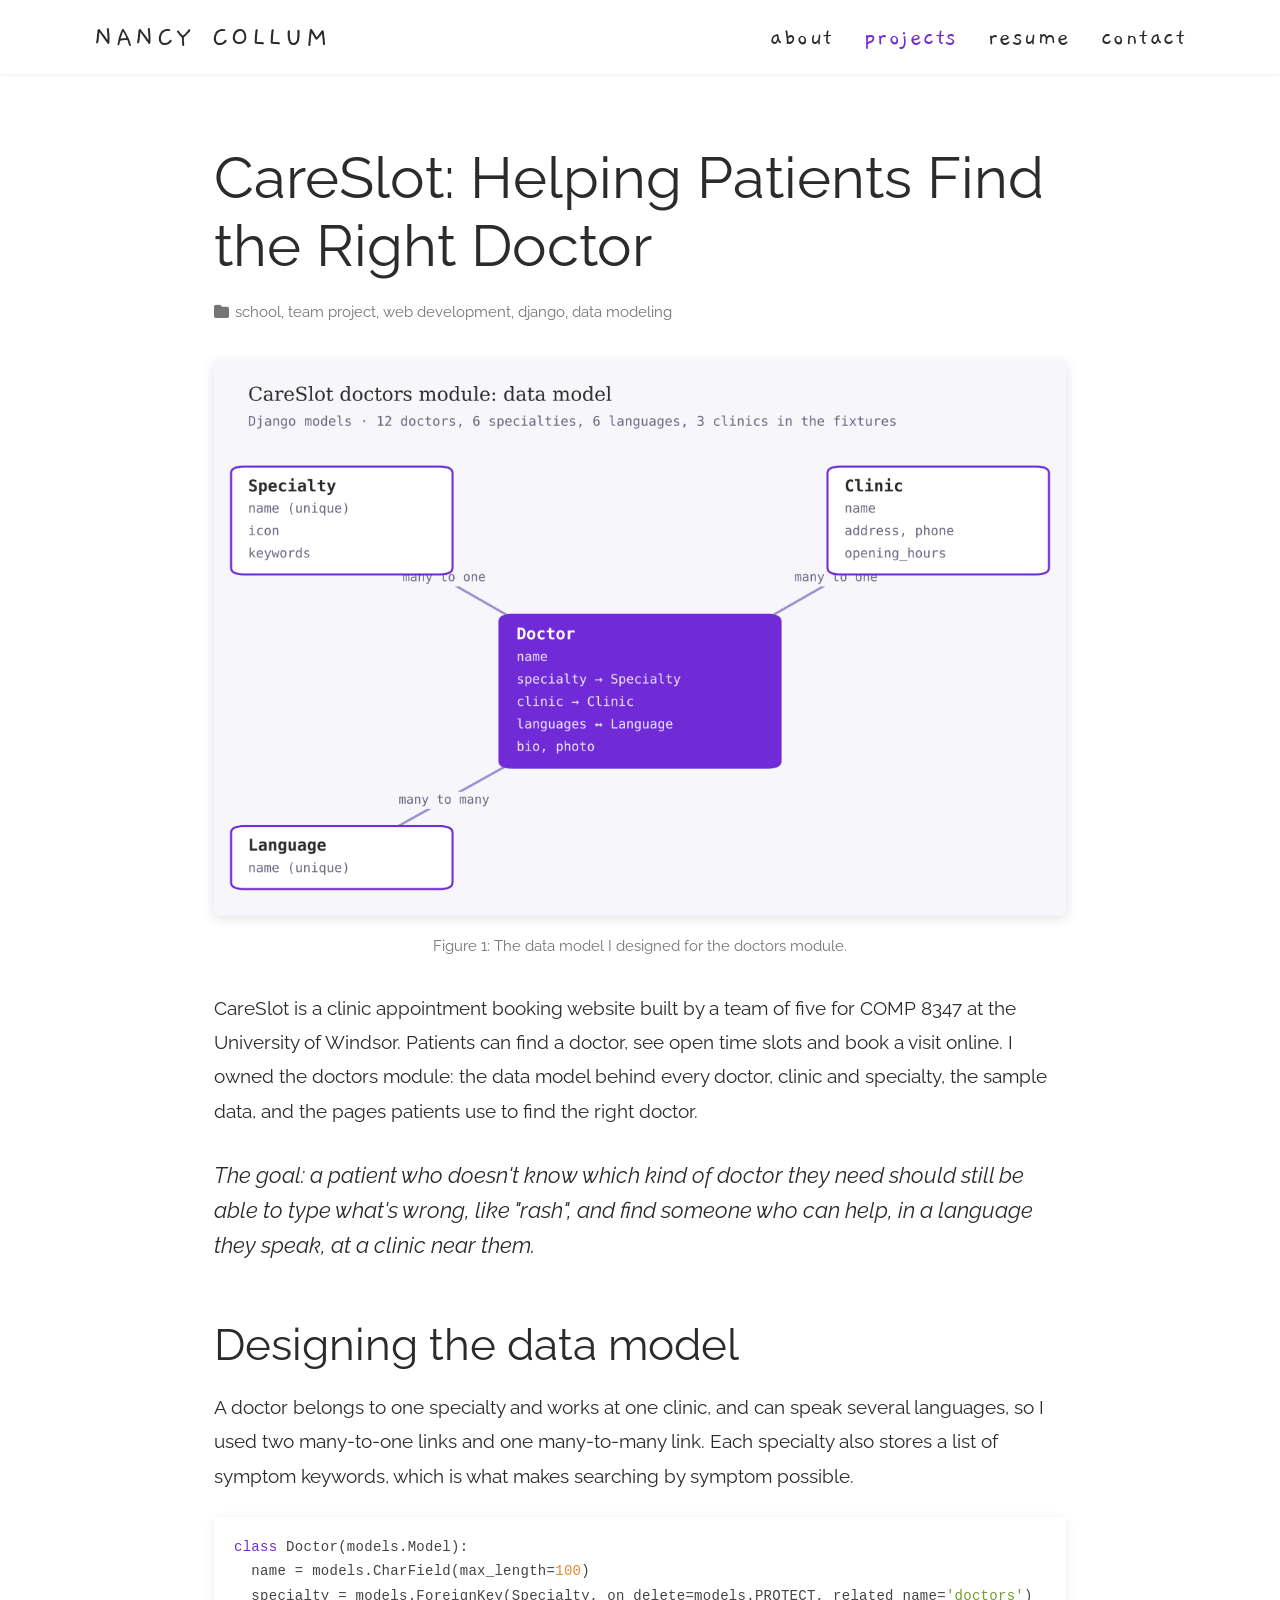
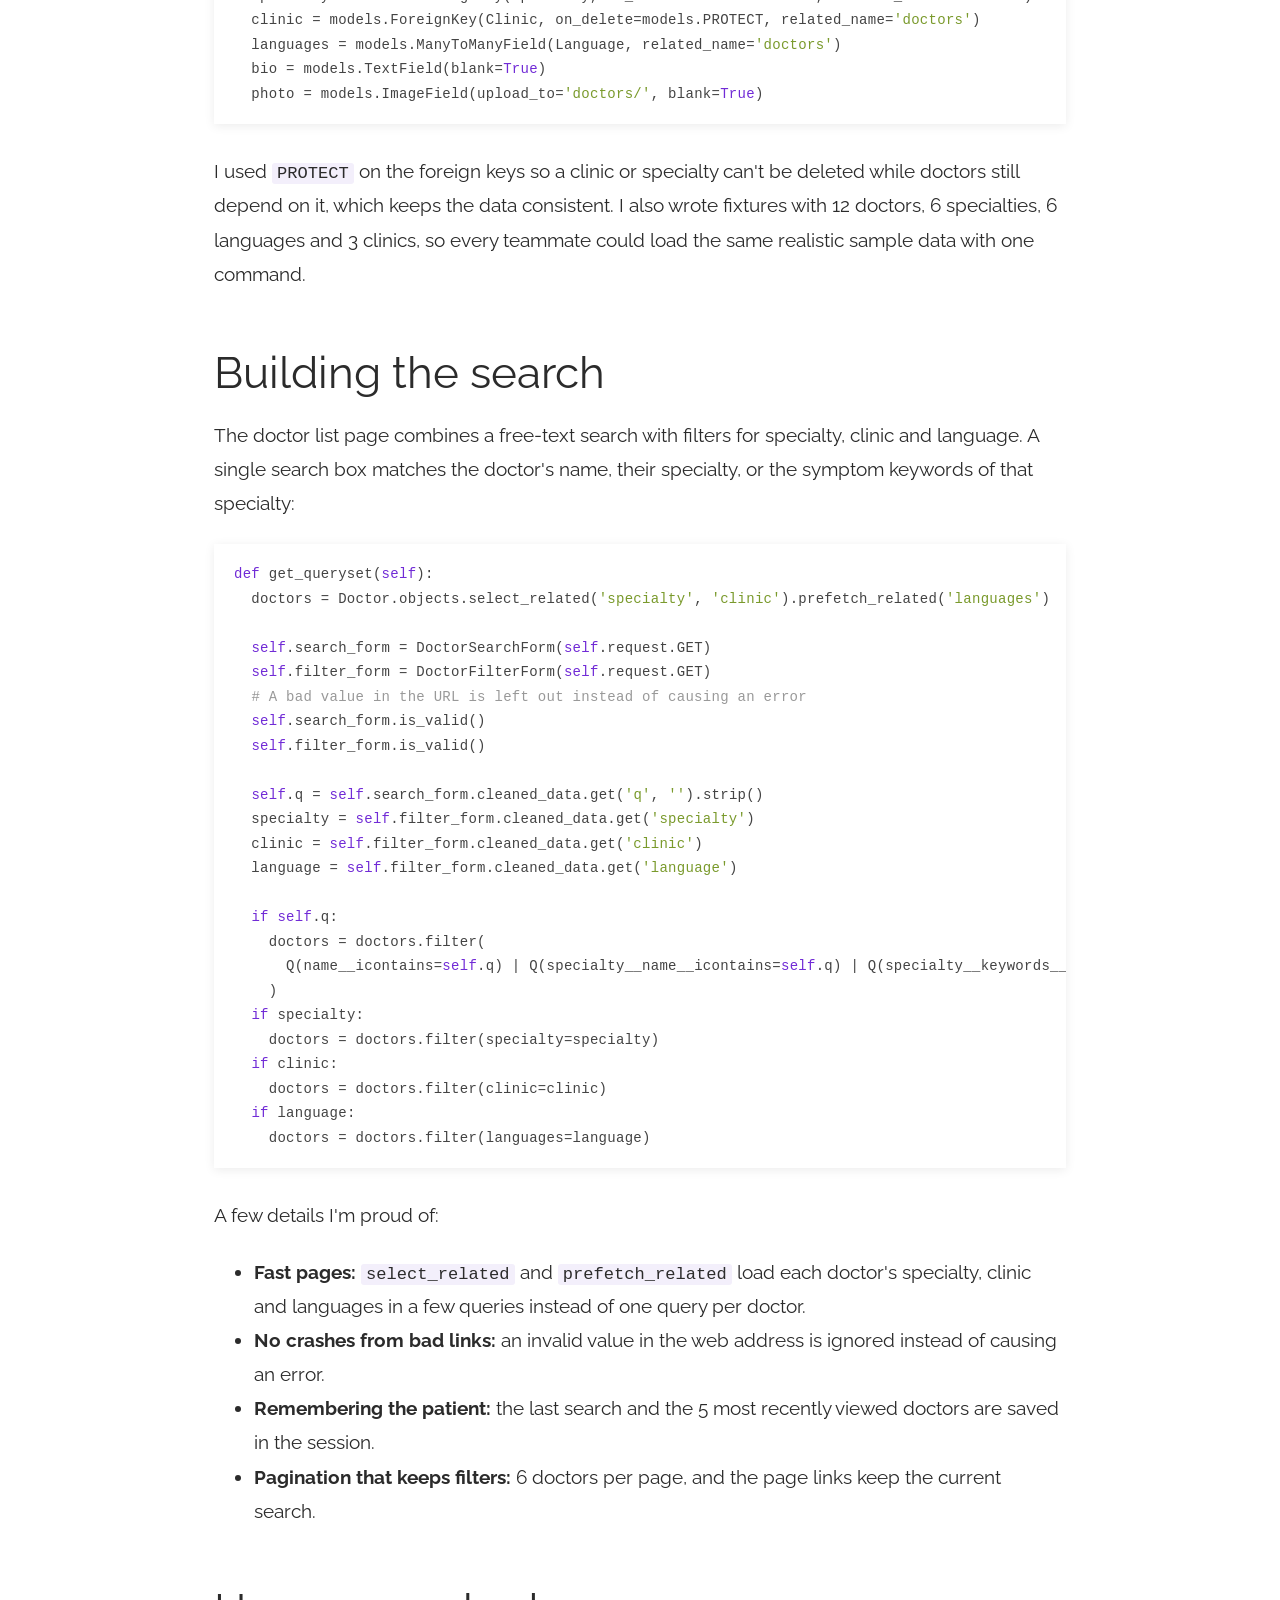
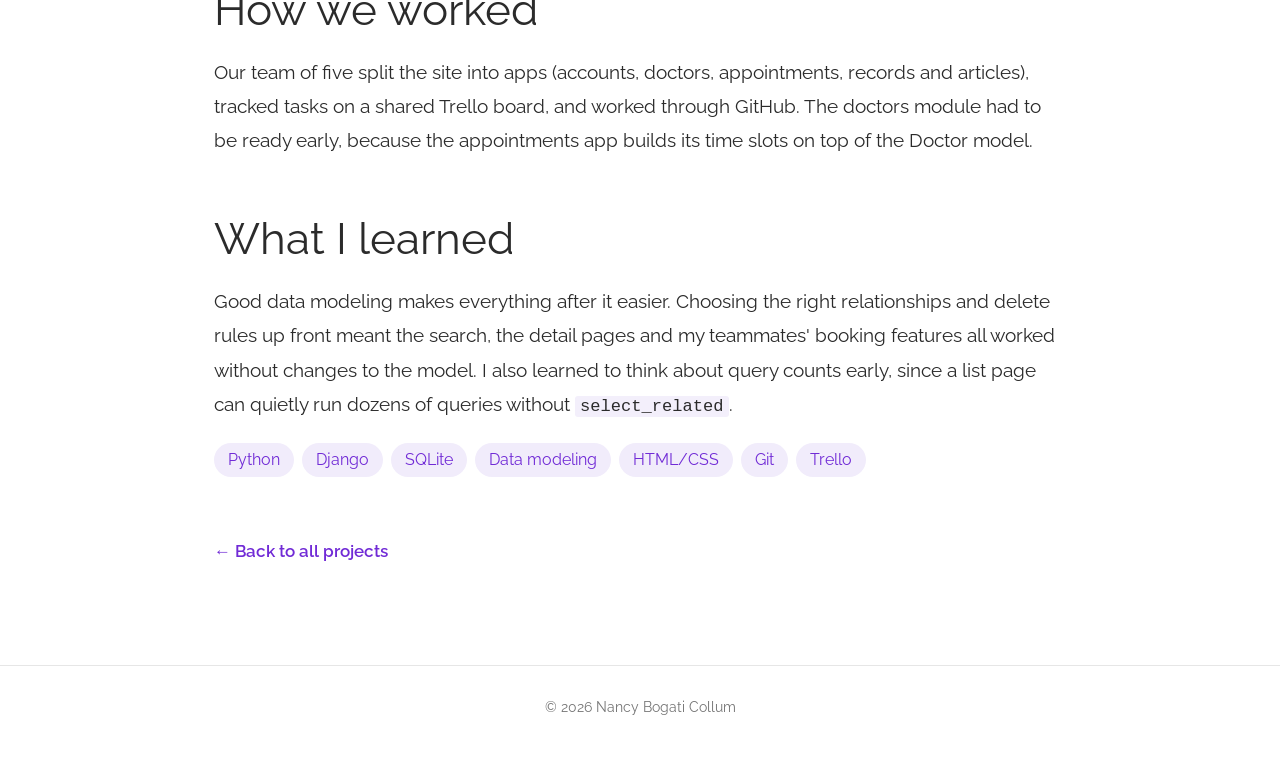
==== projects/careslot/index.html @ 28f49c85 "Add full project pages" ====
<!DOCTYPE html>
<html lang="en">
<head>
<meta charset="utf-8">
<meta name="viewport" content="width=device-width, initial-scale=1">
<title>CareSlot: Helping Patients Find the Right Doctor | Nancy Bogati Collum</title>
<meta name="description" content="CareSlot: Helping Patients Find the Right Doctor, a project by Nancy Bogati Collum.">
<meta name="theme-color" content="#712bd6">
<link rel="preconnect" href="https://fonts.googleapis.com">
<link rel="preconnect" href="https://fonts.gstatic.com" crossorigin>
<link href="https://fonts.googleapis.com/css2?family=Gaegu&family=Lora:ital@1&family=Raleway:ital,wght@0,400;0,600;1,400&display=swap" rel="stylesheet">
<link rel="stylesheet" href="https://cdnjs.cloudflare.com/ajax/libs/font-awesome/6.5.1/css/all.min.css">
<link rel="stylesheet" href="../../style.css">

</head>
<body>
<header class="navbar"><div class="navbar-inner">
  <a class="brand" href="../../index.html">Nancy Collum</a>
  <nav class="nav" aria-label="Main">
    <a href="../../index.html">about</a>
    <a href="../../projects.html" class="active" aria-current="page">projects</a>
    <a href="../../assets/Nancy_Collum_Resume.pdf" target="_blank" rel="noopener">resume</a>
    <a href="../../contact.html">contact</a>
  </nav>
</div></header>
<main class="post">
<h1>CareSlot: Helping Patients Find the Right Doctor</h1>
<p class="meta"><i class="fas fa-folder"></i>school, team project, web development, django, data modeling</p>

<figure><img src="../../img/careslot/model.png" alt="Figure 1: The data model I designed for the doctors module."><figcaption>Figure 1: The data model I designed for the doctors module.</figcaption></figure>
<p>CareSlot is a clinic appointment booking website built by a team of five for COMP 8347 at the University of Windsor. Patients can find a doctor, see open time slots and book a visit online. I owned the doctors module: the data model behind every doctor, clinic and specialty, the sample data, and the pages patients use to find the right doctor.</p>
<p class="question">The goal: a patient who doesn't know which kind of doctor they need should still be able to type what's wrong, like "rash", and find someone who can help, in a language they speak, at a clinic near them.</p>

<h2>Designing the data model</h2>
<p>A doctor belongs to one specialty and works at one clinic, and can speak several languages, so I used two many-to-one links and one many-to-many link. Each specialty also stores a list of symptom keywords, which is what makes searching by symptom possible.</p>
<pre><code><span class="k">class</span> Doctor(models.Model):
  name = models.CharField(max_length=<span class="n">100</span>)
  specialty = models.ForeignKey(Specialty, on_delete=models.PROTECT, related_name=<span class="s">&#x27;doctors&#x27;</span>)
  clinic = models.ForeignKey(Clinic, on_delete=models.PROTECT, related_name=<span class="s">&#x27;doctors&#x27;</span>)
  languages = models.ManyToManyField(Language, related_name=<span class="s">&#x27;doctors&#x27;</span>)
  bio = models.TextField(blank=<span class="k">True</span>)
  photo = models.ImageField(upload_to=<span class="s">&#x27;doctors/&#x27;</span>, blank=<span class="k">True</span>)</code></pre>
<p>I used <code>PROTECT</code> on the foreign keys so a clinic or specialty can't be deleted while doctors still depend on it, which keeps the data consistent. I also wrote fixtures with 12 doctors, 6 specialties, 6 languages and 3 clinics, so every teammate could load the same realistic sample data with one command.</p>

<h2>Building the search</h2>
<p>The doctor list page combines a free-text search with filters for specialty, clinic and language. A single search box matches the doctor's name, their specialty, or the symptom keywords of that specialty:</p>
<pre><code><span class="k">def</span> get_queryset(<span class="k">self</span>):
  doctors = Doctor.objects.select_related(<span class="s">&#x27;specialty&#x27;</span>, <span class="s">&#x27;clinic&#x27;</span>).prefetch_related(<span class="s">&#x27;languages&#x27;</span>)

  <span class="k">self</span>.search_form = DoctorSearchForm(<span class="k">self</span>.request.GET)
  <span class="k">self</span>.filter_form = DoctorFilterForm(<span class="k">self</span>.request.GET)
  <span class="c"># A bad value in the URL is left out instead of causing an error</span>
  <span class="k">self</span>.search_form.is_valid()
  <span class="k">self</span>.filter_form.is_valid()

  <span class="k">self</span>.q = <span class="k">self</span>.search_form.cleaned_data.get(<span class="s">&#x27;q&#x27;</span>, <span class="s">&#x27;&#x27;</span>).strip()
  specialty = <span class="k">self</span>.filter_form.cleaned_data.get(<span class="s">&#x27;specialty&#x27;</span>)
  clinic = <span class="k">self</span>.filter_form.cleaned_data.get(<span class="s">&#x27;clinic&#x27;</span>)
  language = <span class="k">self</span>.filter_form.cleaned_data.get(<span class="s">&#x27;language&#x27;</span>)

  <span class="k">if</span> <span class="k">self</span>.q:
    doctors = doctors.filter(
      Q(name__icontains=<span class="k">self</span>.q) | Q(specialty__name__icontains=<span class="k">self</span>.q) | Q(specialty__keywords__icontains=<span class="k">self</span>.q)
    )
  <span class="k">if</span> specialty:
    doctors = doctors.filter(specialty=specialty)
  <span class="k">if</span> clinic:
    doctors = doctors.filter(clinic=clinic)
  <span class="k">if</span> language:
    doctors = doctors.filter(languages=language)</code></pre>
<p>A few details I'm proud of:</p>
<ul>
<li><b>Fast pages:</b> <code>select_related</code> and <code>prefetch_related</code> load each doctor's specialty, clinic and languages in a few queries instead of one query per doctor.</li>
<li><b>No crashes from bad links:</b> an invalid value in the web address is ignored instead of causing an error.</li>
<li><b>Remembering the patient:</b> the last search and the 5 most recently viewed doctors are saved in the session.</li>
<li><b>Pagination that keeps filters:</b> 6 doctors per page, and the page links keep the current search.</li>
</ul>

<h2>How we worked</h2>
<p>Our team of five split the site into apps (accounts, doctors, appointments, records and articles), tracked tasks on a shared Trello board, and worked through GitHub. The doctors module had to be ready early, because the appointments app builds its time slots on top of the Doctor model.</p>

<h2>What I learned</h2>
<p>Good data modeling makes everything after it easier. Choosing the right relationships and delete rules up front meant the search, the detail pages and my teammates' booking features all worked without changes to the model. I also learned to think about query counts early, since a list page can quietly run dozens of queries without <code>select_related</code>.</p>
<ul class="stack"><li>Python</li><li>Django</li><li>SQLite</li><li>Data modeling</li><li>HTML/CSS</li><li>Git</li><li>Trello</li></ul>

<a class="back" href="../../projects.html">&larr; Back to all projects</a>
</main>
<footer>© 2026 Nancy Bogati Collum</footer>

</body>
</html>
---- style.css ----
:root{--purple:#712bd6;--ink:#2b2b2b;--text:#4a4a4a;--muted:#757575;--line:#e6e6e6}
*{box-sizing:border-box}
body{margin:0;background:#fff;color:var(--text);font:400 17px/1.7 "Raleway",Arial,sans-serif}
a{color:var(--purple);text-decoration:none}
a:hover{text-decoration:underline}
a:focus-visible,button:focus-visible{outline:2px solid var(--purple);outline-offset:3px}

/* header */
.navbar{position:sticky;top:0;z-index:10;background:rgba(255,255,255,.96);box-shadow:0 1px 4px rgba(0,0,0,.06)}
.navbar-inner{max-width:1140px;margin:0 auto;padding:22px 24px;display:flex;justify-content:space-between;align-items:center;flex-wrap:wrap;gap:12px}
.brand{font:400 30px/1 "Gaegu",cursive;letter-spacing:.12em;text-transform:uppercase;color:var(--ink)}
.brand:hover{text-decoration:none}
.nav{display:flex;gap:30px;align-items:center}
.nav a{font:400 25px/1 "Gaegu",cursive;letter-spacing:.06em;color:var(--ink)}
.nav a.active,.nav a:hover{color:var(--purple);text-decoration:none}

/* about page */
.about{max-width:1140px;margin:0 auto;padding:96px 24px 80px;display:grid;grid-template-columns:1.75fr 1fr;gap:64px;align-items:start}
.profile{text-align:center}
.avatar{width:210px;height:210px;border-radius:50%;margin:0 auto 22px;background:#efe8fb;display:grid;place-items:center;overflow:hidden}
.avatar img{width:100%;height:100%;object-fit:cover}
.avatar span{font:600 64px "Raleway",sans-serif;color:var(--purple);opacity:.6}
.profile h2{font:400 44px/1.2 "Raleway",sans-serif;color:var(--ink);margin:36px 0 20px;letter-spacing:.02em}
.profile .role{margin:0 0 36px;font:400 22px/1.4 "Lora",Georgia,serif;letter-spacing:.06em;color:var(--muted)}
.profile .org{margin:0 0 18px;color:var(--muted);font-size:16px}
.social{display:flex;justify-content:center;gap:18px;list-style:none;padding:0;margin:0}
.social a{display:inline-grid;place-items:center;color:var(--purple);font-size:46px}
.social a:hover{text-decoration:none;opacity:.8}
.social svg{width:26px;height:26px;fill:currentColor}
.bio h1{font:600 38px/1.2 "Raleway",sans-serif;color:var(--ink);margin:0 0 20px}
.bio p{margin:0 0 16px}
.bio .resume-links a{font-weight:600}
.bio h3{font:600 22px "Raleway",sans-serif;color:var(--ink);margin:30px 0 10px}
.cols{display:grid;grid-template-columns:1fr 1fr;gap:30px}
.ul-interests{padding-left:20px;margin:0}
.ul-edu{list-style:none;padding:0;margin:0}
.ul-edu li{display:flex;gap:12px;margin-bottom:14px}
.ul-edu svg{flex:none;width:22px;height:22px;fill:var(--ink);margin-top:3px}
.ul-edu .course{font-weight:600;color:var(--ink);margin:0;line-height:1.4}
.ul-edu .inst{margin:0;color:var(--muted);font-size:15px;line-height:1.5}

.band{background:#f7f7f7;border-top:1px solid var(--line);border-bottom:1px solid var(--line)}
.band-inner{max-width:1140px;margin:0 auto;padding:56px 24px;display:grid;grid-template-columns:1fr 2fr;gap:56px}
.band h2{font:600 30px "Raleway",sans-serif;color:var(--ink);margin:0}
.band ul{margin:0;padding-left:20px}
.band li{margin-bottom:8px}
.band b{color:var(--ink)}

/* projects page */
.page-title{text-align:center;font:400 72px/1.1 "Raleway",sans-serif;color:var(--ink);margin:90px 0 28px}
.filters{display:flex;justify-content:center;margin:0 auto 56px;padding:0 16px}
.filters-inner{display:flex;flex-wrap:wrap;background:var(--purple)}
.filters button{font:italic 400 26px/1 "Lora",Georgia,serif;color:#fff;background:transparent;border:0;padding:8px 20px;cursor:pointer}
.filters button[aria-pressed="true"]{background:rgba(0,0,0,.22)}
.filters button:hover{background:rgba(0,0,0,.12)}
.grid{max-width:1100px;margin:0 auto 100px;padding:0 24px;display:grid;grid-template-columns:repeat(auto-fill,minmax(300px,1fr));gap:30px;align-items:start}
.card{margin:0;background:#fff;box-shadow:0 2px 10px rgba(0,0,0,.12);display:block;color:inherit}
.card:hover{text-decoration:none;box-shadow:0 4px 18px rgba(0,0,0,.18)}
.card[hidden]{display:none}
.card img{display:block;width:100%;height:auto;border-bottom:1px solid var(--line)}
.card-text{padding:38px 32px 34px}
.card h3{font:600 24px/1.3 "Raleway",sans-serif;text-transform:uppercase;letter-spacing:.04em;color:var(--ink);margin:0 0 18px}
.card p{margin:0;color:var(--muted);font-size:19px;line-height:1.75}

/* contact page */
.contact{max-width:760px;margin:0 auto 100px;padding:0 24px;text-align:center}
.contact p{font-size:19px}
.contact .lines{display:flex;flex-direction:column;gap:6px;margin-top:24px;font-size:20px}

footer{border-top:1px solid var(--line);text-align:center;color:var(--muted);font-size:14px;padding:30px 24px 40px}

@media (max-width:860px){
  .about,.band-inner{grid-template-columns:1fr;gap:32px;padding-top:48px}
  .page-title{font-size:52px;margin-top:56px}
  .nav{gap:20px}.nav a{font-size:22px}.brand{font-size:26px}
  .filters button{font-size:21px;padding:7px 14px}
}
@media (max-width:520px){.cols{grid-template-columns:1fr}.avatar{width:190px;height:190px}}

.bio{font-size:21px;line-height:1.75;color:var(--ink)}
.bio p{margin:0 0 30px}
.meta-line i{margin-right:10px}
.bio h3{font:400 32px "Raleway",sans-serif;margin:56px 0 14px}
.ul-interests{padding-left:40px}
.ul-interests li{margin-bottom:6px}
.ul-edu i{font-size:22px;margin-top:8px;color:var(--ink)}
.ul-edu .course{font-weight:400}
.ul-edu .inst{font-size:18px}
@media (max-width:860px){.about{grid-template-columns:1fr}.profile{order:-1}.profile h2{margin-top:24px}.bio{font-size:18px}}

/* project write-up pages */
.post{max-width:900px;margin:0 auto;padding:70px 24px 100px;color:var(--ink)}
.post h1{font:400 clamp(36px,5vw,58px)/1.18 "Raleway",sans-serif;margin:0 0 18px}
.post .meta{color:var(--muted);font-size:15px;margin:0 0 36px}
.post .meta i{margin-right:6px}
.post p,.post li{font-size:19px;line-height:1.8}
.post p{margin:0 0 22px}
.post h2{font:400 44px/1.2 "Raleway",sans-serif;margin:56px 0 18px}
.post h3{font:400 30px/1.25 "Raleway",sans-serif;margin:40px 0 14px}
.post .question{font-style:italic;font-size:22px;line-height:1.6;margin:30px 0}
.post figure{margin:30px 0 34px;text-align:center}
.post figure img{max-width:100%;height:auto;box-shadow:0 2px 12px rgba(0,0,0,.12)}
.post figcaption{font-size:15px;color:var(--muted);margin-top:10px;line-height:1.5}
.post pre{background:#fff;box-shadow:0 2px 10px rgba(0,0,0,.08);padding:18px 20px;overflow-x:auto;font:400 14px/1.75 "Courier New",Menlo,monospace;letter-spacing:.02em;color:#444;margin:24px 0 30px}
.post pre .c{color:#999}.post pre .s{color:#7a9a2c}.post pre .n{color:#e0892b}.post pre .k{color:#712bd6}
.post code{font:400 .9em Menlo,monospace;background:#f3effb;padding:1px 5px;border-radius:3px}
.post table{border-collapse:collapse;margin:24px 0 8px;width:100%;font:16px Georgia,"Times New Roman",serif}
.post caption{caption-side:top;text-align:left;font:15px "Raleway",sans-serif;color:var(--muted);padding-bottom:8px}
.post thead th{border-top:2px solid #222;border-bottom:1px solid #222;padding:10px 12px;text-align:right;font-weight:400}
.post th:first-child,.post td:first-child{text-align:left}
.post td{padding:10px 12px;text-align:right;border-bottom:1px solid #eee}
.post tbody tr:nth-child(even){background:#faf8fe}
.post tbody tr:last-child td{border-bottom:2px solid #222}
.post .table-note{font-size:14px;color:var(--muted);margin:0 0 30px}
.post .stack{display:flex;flex-wrap:wrap;gap:8px;list-style:none;padding:0;margin:20px 0}
.post .stack li{background:#f1ecfb;color:var(--purple);border-radius:999px;padding:4px 14px;font-size:16px;line-height:1.6}
.post .back{display:inline-block;margin-top:40px;font-weight:600}
@media (max-width:700px){.post p,.post li{font-size:17px}.post h2{font-size:34px}.post .question{font-size:19px}.post table{font-size:14px}}
.post pre code{background:none;padding:0;font:inherit;border-radius:0}
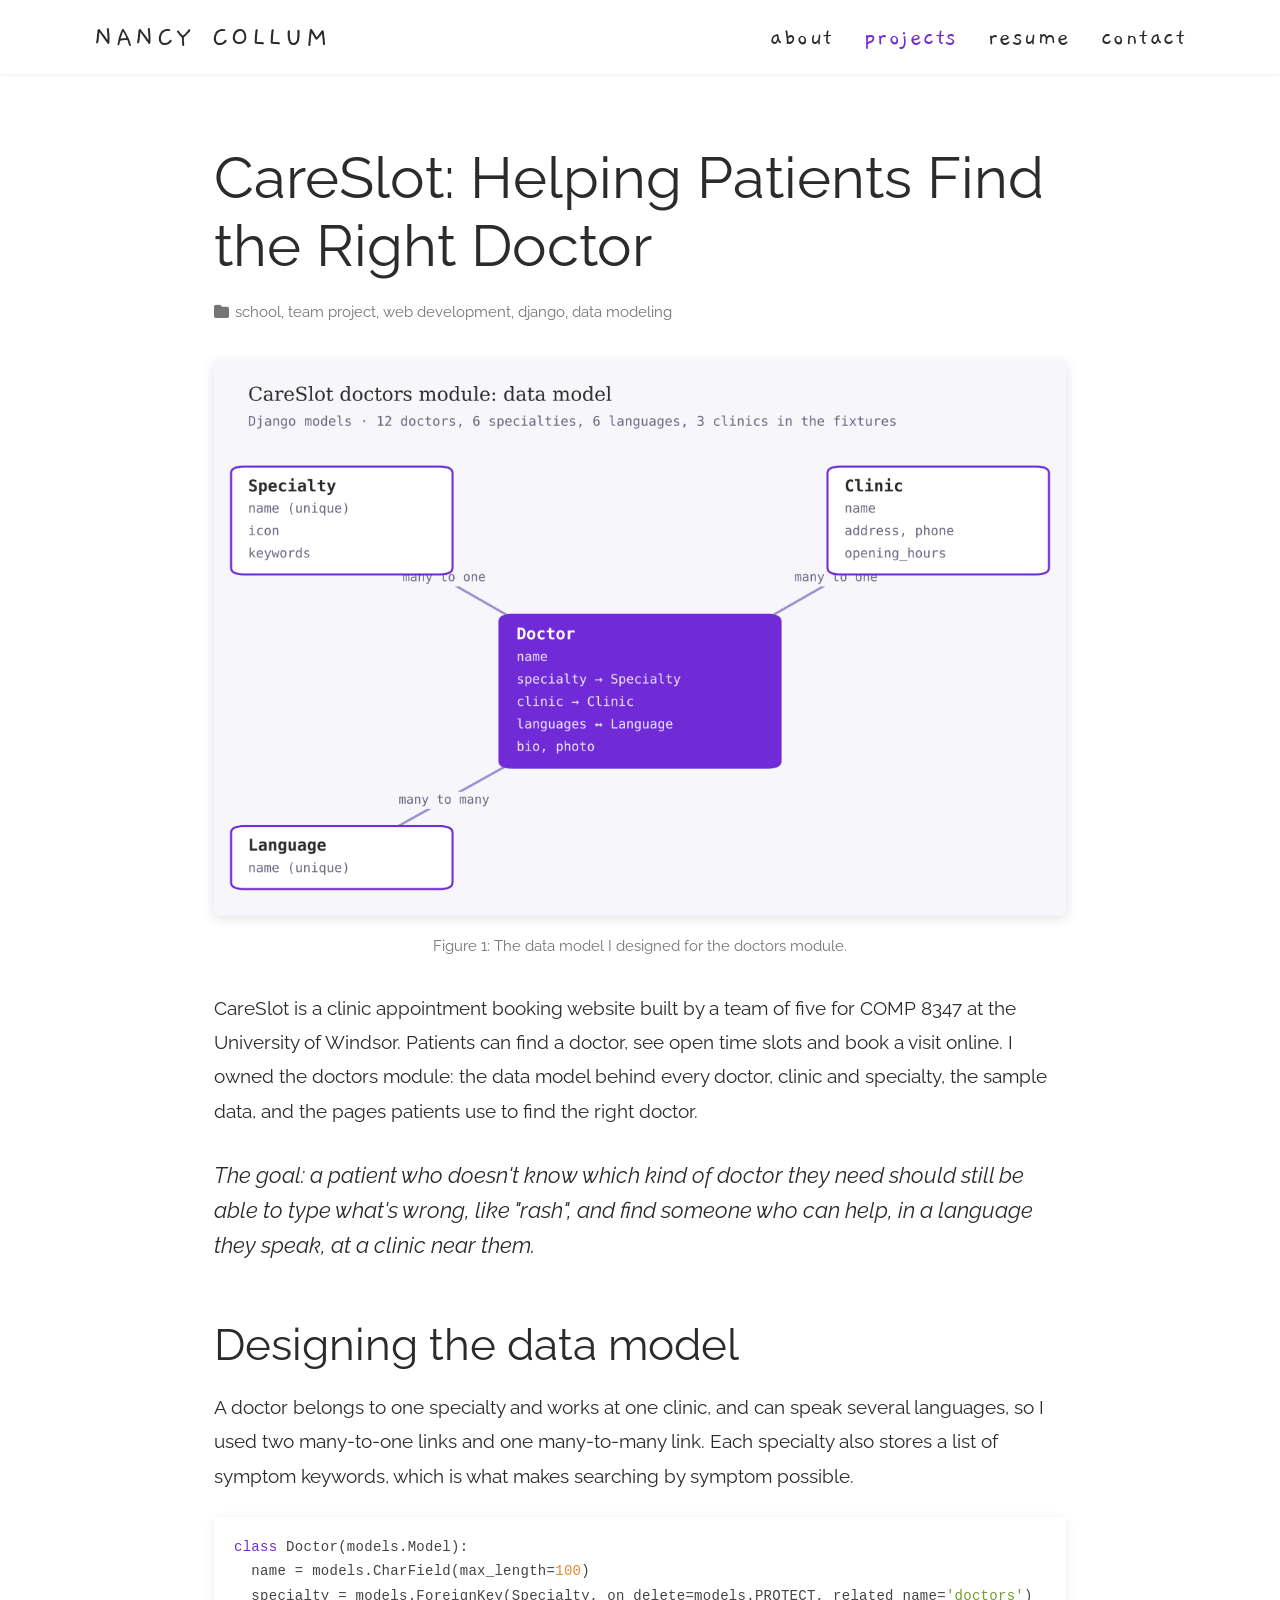
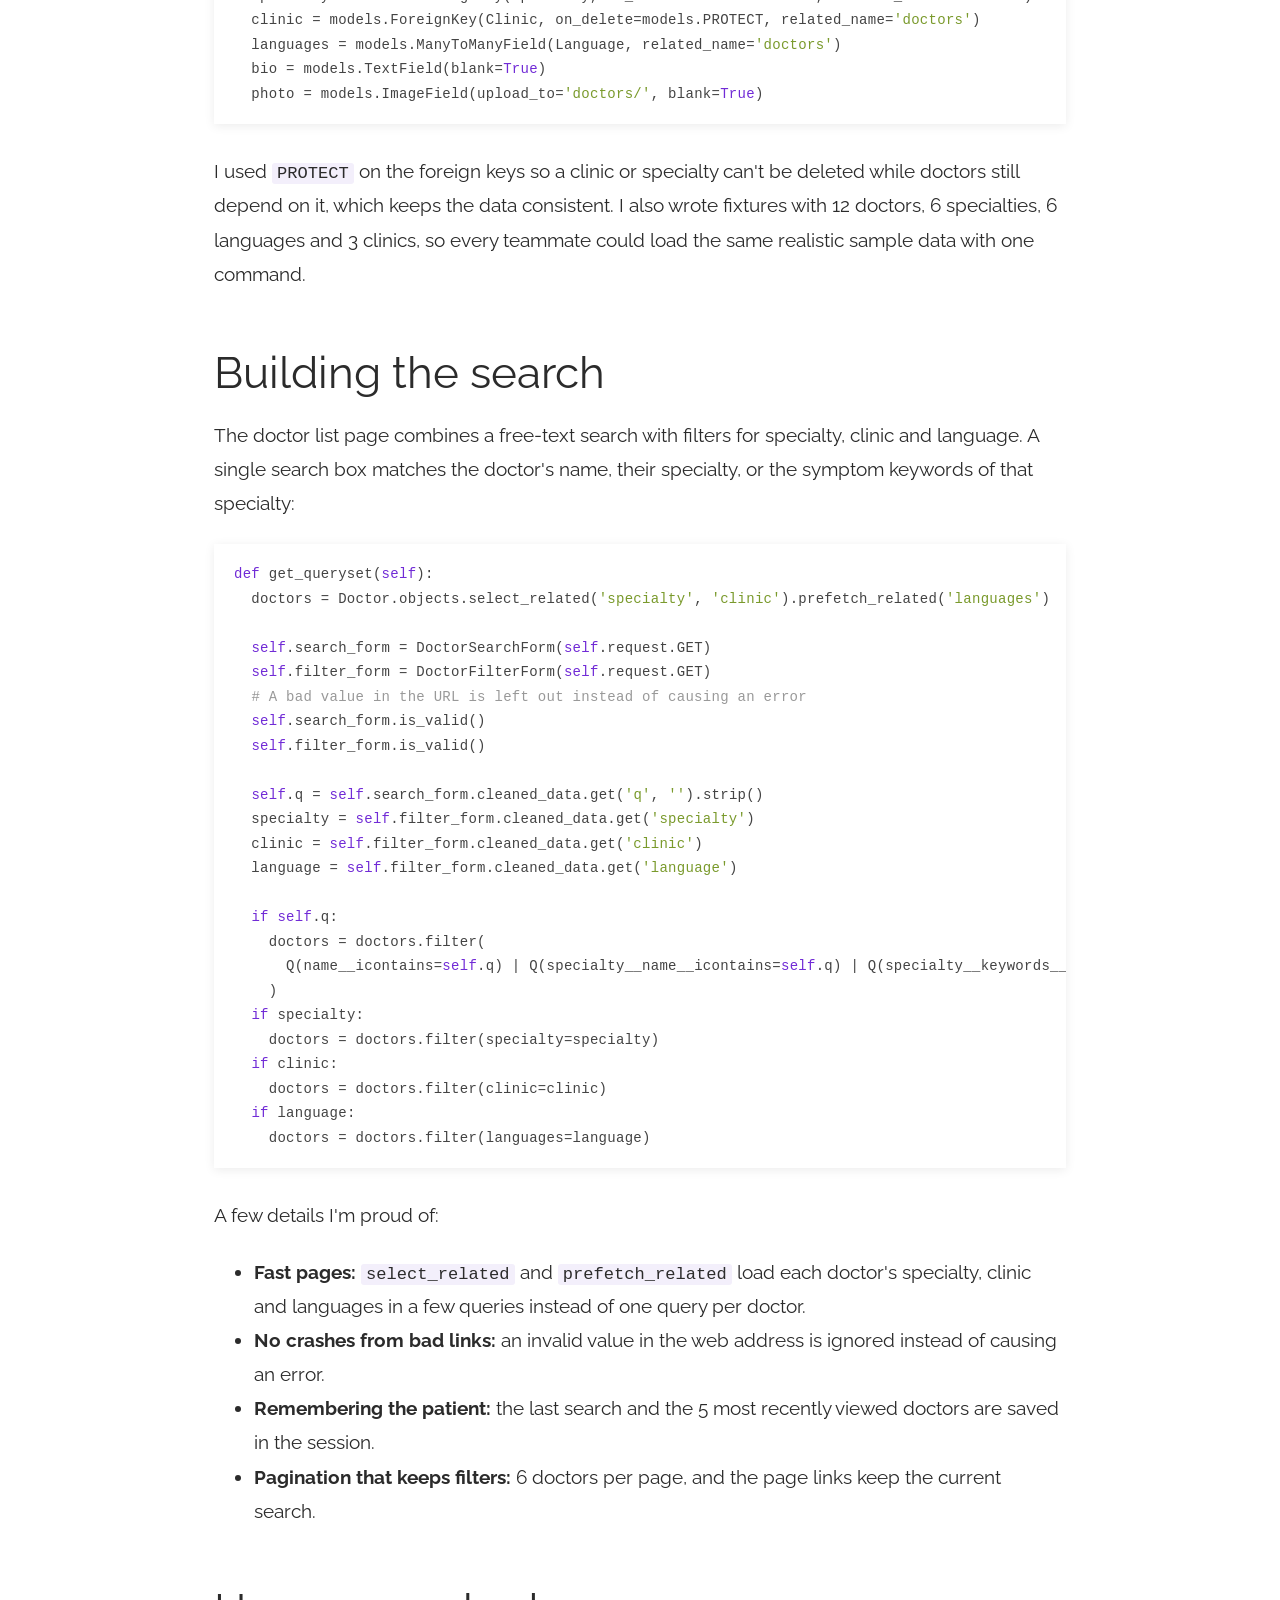
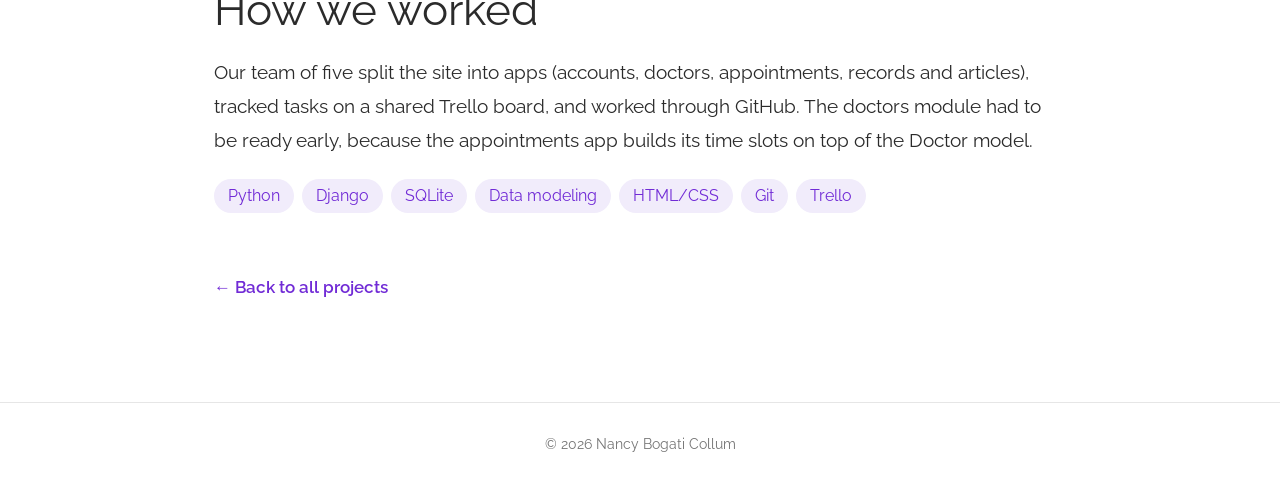
==== commit 2c60504e: "Reorder projects and remove what I learned" ====
--- a/projects/careslot/index.html
+++ b/projects/careslot/index.html
@@ -79,8 +79,6 @@
 <h2>How we worked</h2>
 <p>Our team of five split the site into apps (accounts, doctors, appointments, records and articles), tracked tasks on a shared Trello board, and worked through GitHub. The doctors module had to be ready early, because the appointments app builds its time slots on top of the Doctor model.</p>
 
-<h2>What I learned</h2>
-<p>Good data modeling makes everything after it easier. Choosing the right relationships and delete rules up front meant the search, the detail pages and my teammates' booking features all worked without changes to the model. I also learned to think about query counts early, since a list page can quietly run dozens of queries without <code>select_related</code>.</p>
 <ul class="stack"><li>Python</li><li>Django</li><li>SQLite</li><li>Data modeling</li><li>HTML/CSS</li><li>Git</li><li>Trello</li></ul>
 
 <a class="back" href="../../projects.html">&larr; Back to all projects</a>
